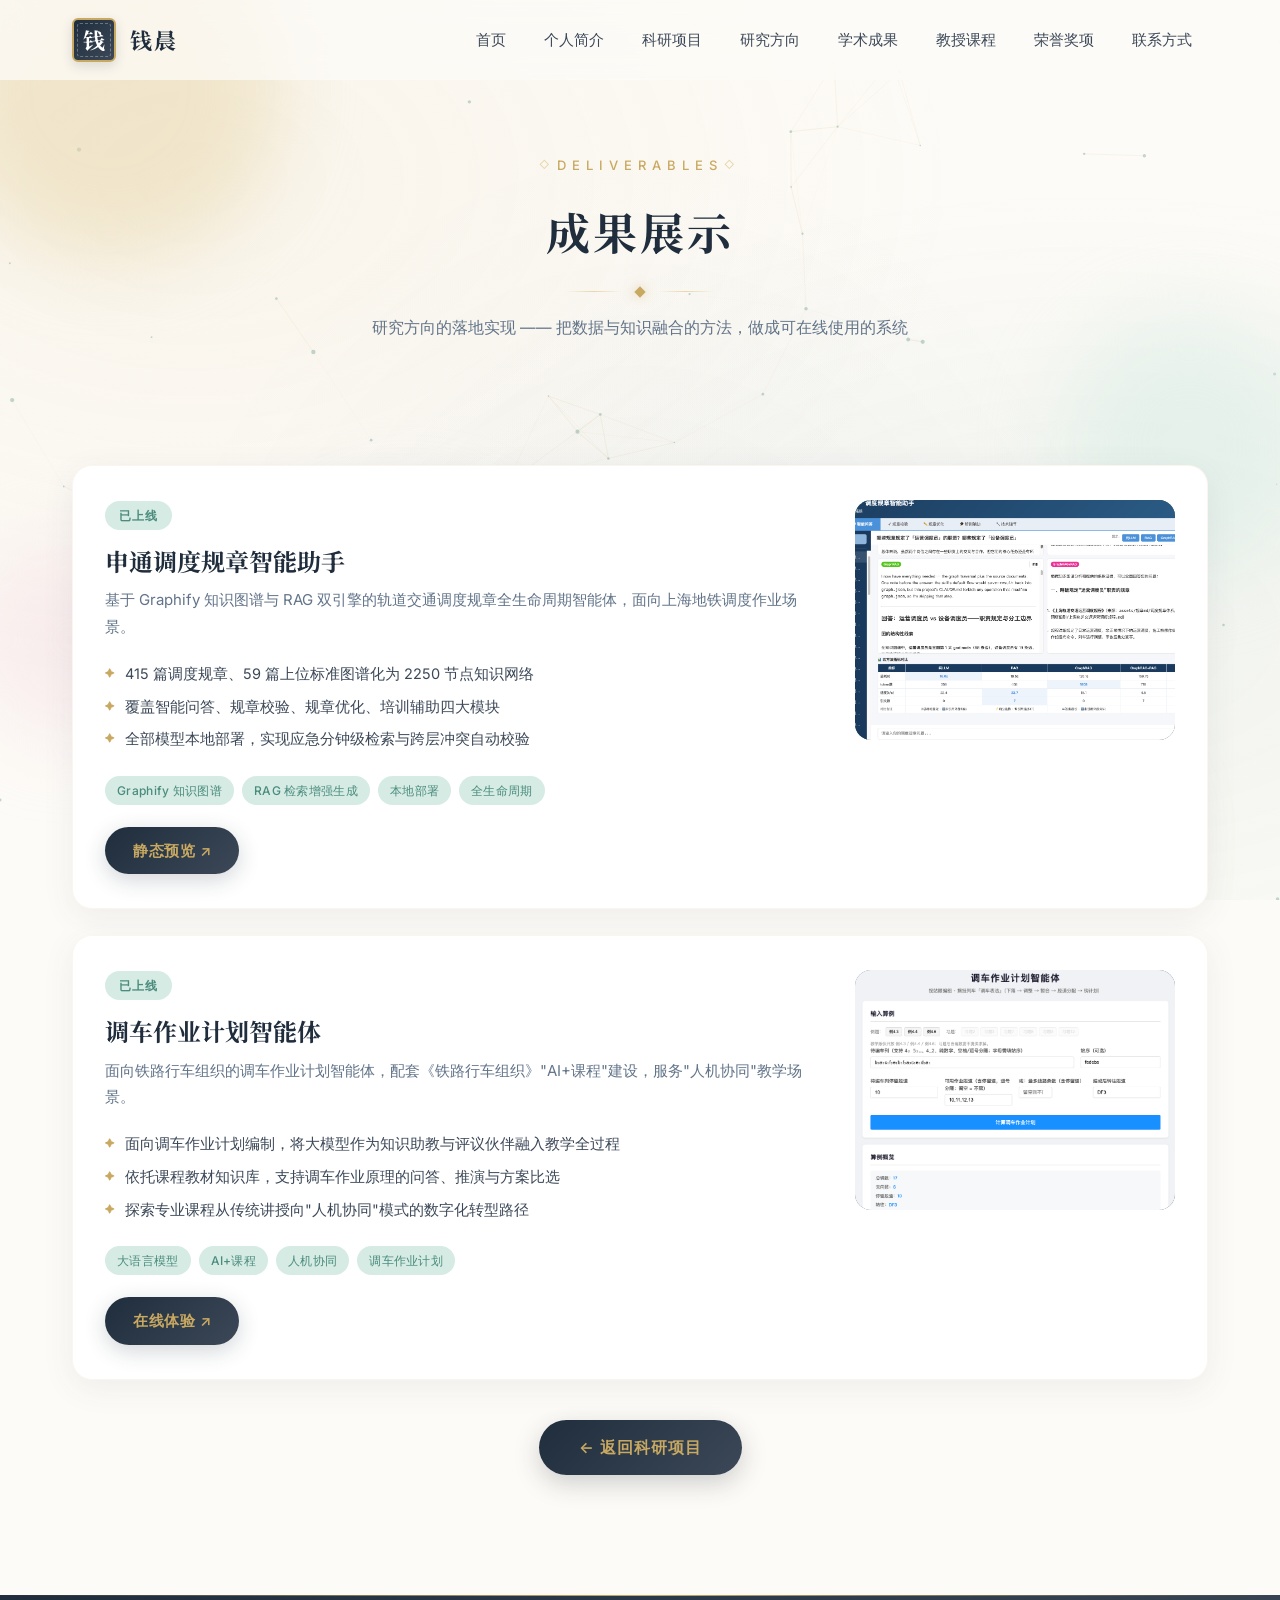
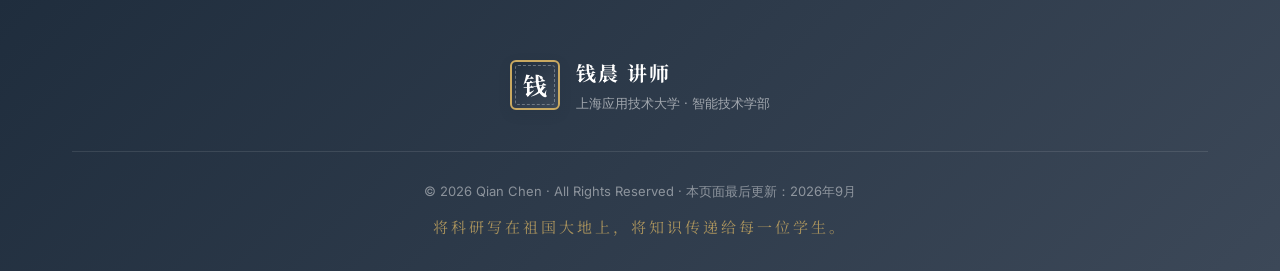
==== works.html @ 03c23dd4 "Add works page, refresh research directions and contact - Add works.html for deployed agent delivera" ====
<!doctype html>
<html lang="zh-CN">
  <head>
    <meta charset="UTF-8" />
    <meta name="viewport" content="width=device-width, initial-scale=1.0" />
    <title>成果展示 | 钱晨 讲师</title>
    <meta
      name="description"
      content="钱晨的智能体成果展示：申通调度规章智能助手、调车作业计划智能体等已上线系统。"
    />
    <link rel="stylesheet" href="styles.css" />
    <link
      href="https://fonts.googleapis.com/css2?family=Noto+Serif+SC:wght@400;500;600;700&family=Inter:wght@300;400;500;600&display=swap"
      rel="stylesheet"
    />
  </head>
  <body>
    <!-- 背景装饰 -->
    <div class="bg-canvas" id="bgCanvas"></div>
    <div class="bg-particles">
      <span class="particle p1"></span>
      <span class="particle p2"></span>
      <span class="particle p3"></span>
      <span class="particle p4"></span>
      <span class="particle p5"></span>
    </div>

    <!-- 导航（跨页链接指回首页各锚点；本页不设 active） -->
    <nav class="navbar">
      <div class="nav-container">
        <a href="index.html#home" class="brand">
          <span class="brand-seal">钱</span>
          <span class="brand-name">钱晨</span>
        </a>
        <ul class="nav-links" id="navLinks">
          <li><a href="index.html#home">首页</a></li>
          <li><a href="index.html#about">个人简介</a></li>
          <li><a href="index.html#projects">科研项目</a></li>
          <li><a href="index.html#research">研究方向</a></li>
          <li><a href="index.html#publications">学术成果</a></li>
          <li><a href="index.html#courses">教授课程</a></li>
          <li><a href="index.html#awards">荣誉奖项</a></li>
          <li><a href="index.html#contact">联系方式</a></li>
        </ul>
        <div class="nav-toggle" id="navToggle">
          <span></span><span></span><span></span>
        </div>
      </div>
    </nav>

    <!-- 页头 -->
    <section class="works-hero">
      <div class="container">
        <header class="section-header">
          <span class="section-eyebrow">Deliverables</span>
          <h1 class="section-title">成果展示</h1>
          <div class="title-accent">
            <span class="accent-line"></span>
            <span class="accent-diamond"></span>
            <span class="accent-line"></span>
          </div>
          <p class="section-subtitle">
            研究方向的落地实现 —— 把数据与知识融合的方法，做成可在线使用的系统
          </p>
        </header>
      </div>
    </section>

    <!-- 成果列表 -->
    <main class="section works-list">
      <div class="container">
        <!-- 成果 1 -->
        <article id="dispatch" class="work-card hover-card">
          <div class="work-body">
            <span class="work-status work-status-live">已上线</span>
            <h3 class="work-title">申通调度规章智能助手</h3>
            <p class="work-sub">
              基于 Graphify 知识图谱与 RAG 双引擎的轨道交通调度规章全生命周期智能体，面向上海地铁调度作业场景。
            </p>
            <ul class="work-features">
              <li>415 篇调度规章、59 篇上位标准图谱化为 2250 节点知识网络</li>
              <li>覆盖智能问答、规章校验、规章优化、培训辅助四大模块</li>
              <li>全部模型本地部署，实现应急分钟级检索与跨层冲突自动校验</li>
            </ul>
            <div class="work-tags">
              <span>Graphify 知识图谱</span><span>RAG 检索增强生成</span>
              <span>本地部署</span><span>全生命周期</span>
            </div>
            <div class="work-actions">
              <a
                class="work-cta"
                href="https://dickwxyz.github.io/Dispatch-Assistant-Preview/"
                target="_blank"
                rel="noopener"
                >静态预览 ↗</a
              >
            </div>
          </div>
          <div class="work-cover work-cover-jade">
            <!-- <span class="work-cover-fallback">🗂️</span> -->
            <!-- 有截图后：取消下一行注释，并把 pic/works/dispatch.jpg 换成实际文件 -->
            <img src="pic/works/调度规章智能助手.png" alt="申通调度规章智能助手界面" />
          </div>
        </article>

        <!-- 成果 2 -->
        <article id="shunting" class="work-card hover-card">
          <div class="work-body">
            <span class="work-status work-status-live">已上线</span>
            <h3 class="work-title">调车作业计划智能体</h3>
            <p class="work-sub">
              面向铁路行车组织的调车作业计划智能体，配套《铁路行车组织》"AI+课程"建设，服务"人机协同"教学场景。
            </p>
            <ul class="work-features">
              <li>面向调车作业计划编制，将大模型作为知识助教与评议伙伴融入教学全过程</li>
              <li>依托课程教材知识库，支持调车作业原理的问答、推演与方案比选</li>
              <li>探索专业课程从传统讲授向"人机协同"模式的数字化转型路径</li>
            </ul>
            <div class="work-tags">
              <span>大语言模型</span><span>AI+课程</span>
              <span>人机协同</span><span>调车作业计划</span>
            </div>
            <div class="work-actions">
              <a
                class="work-cta"
                href="https://app-3rv9.pocketbay.app/"
                target="_blank"
                rel="noopener"
                >在线体验 ↗</a
              >
            </div>
          </div>
          <div class="work-cover work-cover-azure">
            <!-- <span class="work-cover-fallback">🚃</span> -->
            <!-- 有截图后：取消下一行注释，并把 pic/works/shunting.jpg 换成实际文件 -->
            <img src="pic/works/调车作业计划智能体.png" alt="调车作业计划智能体界面" />
          </div>
        </article>

        <div class="works-back">
          <a class="works-more" href="index.html#projects">← 返回科研项目</a>
        </div>
      </div>
    </main>

    <!-- 页脚 -->
    <footer class="footer">
      <div class="container">
        <div class="footer-content">
          <div class="footer-brand">
            <div class="brand-seal">钱</div>
            <div>
              <p class="footer-name">钱晨 讲师</p>
              <p class="footer-sub">上海应用技术大学 · 智能技术学部</p>
            </div>
          </div>
        </div>
        <div class="footer-bottom">
          <p>
            © 2026 Qian Chen · All Rights Reserved · 本页面最后更新：2026年9月
          </p>
          <p class="footer-motif">
            将科研写在祖国大地上，将知识传递给每一位学生。
          </p>
        </div>
      </div>
    </footer>

    <!-- 返回顶部 -->
    <button class="back-top" id="backTop" aria-label="回到顶部">
      <span class="bt-arrow">↑</span>
    </button>

    <script src="script.js"></script>
  </body>
</html>
---- styles.css ----
/* ============ 全局变量与基础 ============ */
:root {
  --ink: #1f2d3d;
  --ink-soft: #3c4858;
  --ink-light: #627489;
  --cream: #fdfbf7;
  --cream-deep: #f7f3eb;
  --paper: #fffdf7;
  --gold: #c9a961;
  --gold-soft: #e8d6a9;
  --jade: #4a8c7c;
  --jade-light: #8fc1b4;
  --jade-soft: #d6ebe4;
  --azure: #4b6ea8;
  --azure-light: #8da8d0;
  --azure-soft: #dce6f4;
  --rose: #b76e79;
  --rose-light: #d9a5ad;
  --rose-soft: #f4dfe3;
  --shadow-soft: 0 8px 32px rgba(63, 76, 107, 0.08);
  --shadow-hover: 0 16px 48px rgba(63, 76, 107, 0.14);
  --gradient-warm: linear-gradient(135deg, #f7f3eb 0%, #fdfbf7 45%, #faf6ee 100%);
  --gradient-ink: linear-gradient(135deg, #1f2d3d 0%, #3c4858 100%);
  --gradient-gold: linear-gradient(135deg, #c9a961 0%, #e8d6a9 100%);
  --serif: 'Noto Serif SC', 'Songti SC', 'Source Han Serif SC', Georgia, serif;
  --sans: 'Inter', -apple-system, BlinkMacSystemFont, 'PingFang SC', 'Hiragino Sans GB', 'Microsoft YaHei', sans-serif;
}

* { margin: 0; padding: 0; box-sizing: border-box; }

html { scroll-behavior: smooth; }

body {
  font-family: var(--sans);
  color: var(--ink);
  background: var(--cream);
  line-height: 1.75;
  overflow-x: hidden;
  position: relative;
}

.container {
  max-width: 1200px;
  margin: 0 auto;
  padding: 0 32px;
}

.section {
  padding: 110px 0;
  position: relative;
  overflow: hidden;
}

.section-alt {
  background: var(--cream-deep);
}

/* ============ 背景装饰 ============ */
.bg-canvas {
  position: fixed;
  inset: 0;
  z-index: -2;
  background: 
    radial-gradient(ellipse at 15% 20%, rgba(201, 169, 97, 0.08), transparent 50%),
    radial-gradient(ellipse at 85% 70%, rgba(74, 140, 124, 0.07), transparent 50%),
    radial-gradient(ellipse at 50% 100%, rgba(75, 110, 168, 0.06), transparent 60%);
}

.bg-particles {
  position: fixed;
  inset: 0;
  z-index: -1;
  pointer-events: none;
  overflow: hidden;
}

.particle {
  position: absolute;
  border-radius: 50%;
  opacity: 0.5;
  filter: blur(40px);
  animation: drift 18s ease-in-out infinite;
}

.p1 { width: 340px; height: 340px; background: var(--gold-soft); top: -80px; left: -60px; animation-delay: 0s; }
.p2 { width: 260px; height: 260px; background: var(--jade-soft); top: 35%; right: -40px; animation-delay: -4s; }
.p3 { width: 300px; height: 300px; background: var(--azure-soft); bottom: 10%; left: 20%; animation-delay: -8s; }
.p4 { width: 200px; height: 200px; background: var(--rose-soft); top: 60%; left: -30px; animation-delay: -12s; }
.p5 { width: 240px; height: 240px; background: var(--gold-soft); bottom: -60px; right: 10%; animation-delay: -6s; }

@keyframes drift {
  0%, 100% { transform: translate(0, 0) scale(1); }
  33% { transform: translate(30px, -40px) scale(1.08); }
  66% { transform: translate(-25px, 30px) scale(0.94); }
}

/* ============ 导航栏 ============ */
.navbar {
  position: fixed;
  top: 0; left: 0; right: 0;
  z-index: 1000;
  padding: 18px 0;
  transition: all 0.4s cubic-bezier(0.4, 0, 0.2, 1);
  background: rgba(253, 251, 247, 0.75);
  backdrop-filter: blur(14px);
  -webkit-backdrop-filter: blur(14px);
}

.navbar.scrolled {
  padding: 10px 0;
  box-shadow: 0 2px 20px rgba(31, 45, 61, 0.06);
  border-bottom: 1px solid rgba(201, 169, 97, 0.15);
}

.nav-container {
  max-width: 1200px;
  margin: 0 auto;
  padding: 0 32px;
  display: flex;
  justify-content: space-between;
  align-items: center;
}

.brand {
  display: flex;
  align-items: center;
  gap: 14px;
  text-decoration: none;
  color: var(--ink);
}

.brand-seal {
  width: 44px;
  height: 44px;
  display: grid;
  place-items: center;
  font-family: var(--serif);
  font-weight: 700;
  font-size: 22px;
  color: #fff;
  background: var(--gradient-ink);
  border: 2px solid var(--gold);
  border-radius: 6px;
  position: relative;
  box-shadow: 0 4px 12px rgba(31, 45, 61, 0.15);
  transition: transform 0.3s;
}

.brand-seal::before {
  content: '';
  position: absolute;
  inset: 3px;
  border: 1px dashed rgba(255, 255, 255, 0.3);
  border-radius: 3px;
}

.brand:hover .brand-seal { transform: rotate(-6deg) scale(1.05); }

.brand-name {
  font-family: var(--serif);
  font-size: 22px;
  font-weight: 700;
  letter-spacing: 2px;
}

.nav-links {
  display: flex;
  gap: 6px;
  list-style: none;
}

.nav-links a {
  display: block;
  padding: 8px 16px;
  font-size: 14.5px;
  font-weight: 500;
  color: var(--ink-soft);
  text-decoration: none;
  border-radius: 8px;
  position: relative;
  transition: all 0.3s;
}

.nav-links a::after {
  content: '';
  position: absolute;
  left: 50%;
  bottom: 2px;
  width: 0;
  height: 2px;
  background: var(--gradient-gold);
  transition: all 0.3s;
  transform: translateX(-50%);
  border-radius: 2px;
}

.nav-links a:hover { color: var(--ink); }
.nav-links a:hover::after { width: 60%; }
.nav-links a.active {
  color: var(--ink);
  background: rgba(201, 169, 97, 0.1);
}
.nav-links a.active::after { width: 60%; }

.nav-toggle {
  display: none;
  flex-direction: column;
  gap: 5px;
  cursor: pointer;
  padding: 8px;
}
.nav-toggle span {
  width: 24px; height: 2px;
  background: var(--ink);
  border-radius: 2px;
  transition: all 0.3s;
}

/* ============ 英雄区 ============ */
.hero {
  min-height: 100vh;
  padding: 140px 0 80px;
  display: flex;
  align-items: center;
  position: relative;
}

.hero-wave {
  position: absolute;
  top: 0; left: 0; right: 0; bottom: 0;
  background: var(--gradient-warm);
  z-index: -1;
}

.hero-wave::after {
  content: '';
  position: absolute;
  bottom: 0; left: 0; right: 0;
  height: 180px;
  background: url("data:image/svg+xml,%3Csvg xmlns='http://www.w3.org/2000/svg' viewBox='0 0 1440 320' preserveAspectRatio='none'%3E%3Cpath fill='%23f7f3eb' fill-opacity='1' d='M0,160L48,170.7C96,181,192,203,288,186.7C384,171,480,117,576,112C672,107,768,149,864,170.7C960,192,1056,192,1152,176C1248,160,1344,128,1392,112L1440,96L1440,320L1392,320C1344,320,1248,320,1152,320C1056,320,960,320,864,320C768,320,672,320,576,320C480,320,384,320,288,320C192,320,96,320,48,320L0,320Z'/%3E%3C/svg%3E");
  background-size: cover;
  background-position: bottom;
}

.hero-content {
  max-width: 1200px;
  margin: 0 auto;
  padding: 0 32px;
  display: grid;
  grid-template-columns: 380px 1fr;
  gap: 80px;
  align-items: center;
}

.hero-portrait {
  position: relative;
  justify-self: center;
}

.portrait-frame {
  position: relative;
  width: 340px;
  height: 420px;
  padding: 14px;
  background: #fff;
  border-radius: 4px;
  box-shadow: var(--shadow-hover);
  transform: rotate(-2deg);
  transition: transform 0.5s cubic-bezier(0.4, 0, 0.2, 1);
}

.portrait-frame:hover { transform: rotate(0deg) scale(1.02); }

.portrait-frame::before {
  content: '';
  position: absolute;
  inset: 8px;
  border: 1px solid var(--gold-soft);
  border-radius: 2px;
  pointer-events: none;
}

.frame-corner {
  position: absolute;
  width: 28px;
  height: 28px;
  border: 2px solid var(--gold);
}
.frame-corner.tl { top: 6px; left: 6px; border-right: none; border-bottom: none; }
.frame-corner.tr { top: 6px; right: 6px; border-left: none; border-bottom: none; }
.frame-corner.bl { bottom: 6px; left: 6px; border-right: none; border-top: none; }
.frame-corner.br { bottom: 6px; right: 6px; border-left: none; border-top: none; }

.portrait-img {
  width: 100%;
  height: 100%;
  object-fit: cover;
  border-radius: 2px;
  display: block;
}

.portrait-deco {
  position: absolute;
  inset: -40px;
  pointer-events: none;
}
.deco-leaf {
  position: absolute;
  font-size: 32px;
  opacity: 0.7;
  animation: float-deco 6s ease-in-out infinite;
}
.l1 { top: -10px; left: -30px; animation-delay: 0s; transform: rotate(-15deg); }
.l2 { top: 10%; right: -40px; animation-delay: -1.5s; font-size: 36px; transform: rotate(10deg); }
.l3 { bottom: 15%; left: -35px; animation-delay: -3s; font-size: 26px; }
.l4 { bottom: -20px; right: -20px; animation-delay: -4.5s; transform: rotate(20deg); }

@keyframes float-deco {
  0%, 100% { transform: translateY(0) rotate(var(--r, 0deg)); }
  50% { transform: translateY(-10px) rotate(calc(var(--r, 0deg) + 5deg)); }
}

.hero-greet {
  margin-bottom: 20px;
  font-family: var(--serif);
  font-size: 22px;
  font-weight: 500;
}

.ink-underline {
  position: relative;
  display: inline-block;
  padding: 0 8px;
  letter-spacing: 4px;
  color: var(--ink);
}

.ink-underline::after {
  content: '';
  position: absolute;
  left: 0; bottom: -4px;
  width: 100%;
  height: 10px;
  background: url("data:image/svg+xml,%3Csvg xmlns='http://www.w3.org/2000/svg' viewBox='0 0 200 10' preserveAspectRatio='none'%3E%3Cpath d='M0 5 Q 50 0 100 5 T 200 5' stroke='%23c9a961' stroke-width='3' fill='none' stroke-linecap='round'/%3E%3C/svg%3E");
  background-size: 100% 100%;
  opacity: 0.6;
}

.hero-name {
  font-family: var(--serif);
  font-size: clamp(56px, 8vw, 92px);
  font-weight: 700;
  letter-spacing: 14px;
  line-height: 1.1;
  margin-bottom: 28px;
  color: var(--ink);
}

.hero-name .char {
  display: inline-block;
  animation: name-rise 1s cubic-bezier(0.34, 1.56, 0.64, 1) both;
  background: linear-gradient(180deg, var(--ink) 0%, var(--ink-soft) 60%, var(--gold) 140%);
  -webkit-background-clip: text;
  background-clip: text;
  -webkit-text-fill-color: transparent;
}
.hero-name .char:nth-child(1) { animation-delay: 0.15s; }
.hero-name .char:nth-child(2) { animation-delay: 0.30s; }
.hero-name .char:nth-child(3) { animation-delay: 0.45s; }

@keyframes name-rise {
  from { opacity: 0; transform: translateY(40px) rotate(-8deg); filter: blur(6px); }
  to { opacity: 1; transform: translateY(0) rotate(0); filter: blur(0); }
}

.hero-titles {
  display: grid;
  grid-template-columns: repeat(2, max-content);
  gap: 12px;
  margin-bottom: 32px;
}

.title-pill {
  display: inline-flex;
  align-items: center;
  justify-content: center;
  padding: 10px 22px;
  border-radius: 12px;
  font-size: 14.5px;
  font-weight: 600;
  letter-spacing: 0.5px;
  animation: pill-in 0.8s ease both;
}
.pill-primary { animation-delay: 0.6s; background: rgba(31, 45, 61, 0.1); color: var(--ink); border: 1px solid rgba(31, 45, 61, 0.14); box-shadow: 0 2px 8px rgba(31, 45, 61, 0.08); }
.pill-gold { animation-delay: 0.65s; background: var(--gold-soft); color: #6e5930; border: 1px solid rgba(201, 169, 97, 0.4); box-shadow: 0 2px 8px rgba(201, 169, 97, 0.18); }
.pill-secondary { animation-delay: 0.7s; background: var(--jade-soft); color: var(--jade); border: 1px solid rgba(74, 140, 124, 0.35); box-shadow: 0 2px 8px rgba(74, 140, 124, 0.15); }
.pill-accent { animation-delay: 0.8s; background: var(--azure-soft); color: var(--azure); border: 1px solid rgba(75, 110, 168, 0.35); box-shadow: 0 2px 8px rgba(75, 110, 168, 0.15); }

@keyframes pill-in {
  from { opacity: 0; transform: translateY(14px) scale(0.94); }
  to { opacity: 1; transform: translateY(0) scale(1); }
}

.hero-quote {
  font-family: var(--serif);
  font-size: 17px;
  color: var(--ink-soft);
  font-style: italic;
  padding-left: 20px;
  border-left: 3px solid var(--gold);
  margin-bottom: 36px;
  max-width: 540px;
  animation: fade-up 1s 0.9s ease both;
}
.hero-quote cite {
  display: block;
  margin-top: 8px;
  font-size: 14px;
  color: var(--ink-light);
  font-style: normal;
  letter-spacing: 1px;
}

.hero-quick-info {
  display: flex;
  flex-wrap: wrap;
  gap: 12px;
  animation: fade-up 1s 1s ease both;
}

.info-chip {
  display: inline-flex;
  align-items: center;
  gap: 8px;
  padding: 10px 16px;
  background: rgba(255, 255, 255, 0.7);
  border: 1px solid rgba(201, 169, 97, 0.25);
  border-radius: 12px;
  font-size: 14px;
  color: var(--ink-soft);
  transition: all 0.3s;
}
.info-chip:hover {
  background: #fff;
  transform: translateY(-2px);
  box-shadow: var(--shadow-soft);
  border-color: var(--gold-soft);
}
.chip-icon { font-size: 16px; }

@keyframes fade-up {
  from { opacity: 0; transform: translateY(20px); }
  to { opacity: 1; transform: translateY(0); }
}

.scroll-hint {
  position: absolute;
  bottom: 40px; left: 50%;
  transform: translateX(-50%);
  display: flex;
  flex-direction: column;
  align-items: center;
  gap: 10px;
  text-decoration: none;
  color: var(--ink-light);
  font-size: 13px;
  letter-spacing: 2px;
}
.scroll-line {
  width: 1px;
  height: 50px;
  background: linear-gradient(180deg, var(--gold), transparent);
  position: relative;
  overflow: hidden;
}
.scroll-line::after {
  content: '';
  position: absolute;
  top: -50%; left: 0;
  width: 100%; height: 50%;
  background: var(--ink);
  animation: scroll-drop 2s ease-in-out infinite;
}
@keyframes scroll-drop {
  0% { top: -50%; }
  100% { top: 100%; }
}

/* ============ Section Header ============ */
.section-header {
  text-align: center;
  margin-bottom: 70px;
}
.section-eyebrow {
  display: inline-block;
  font-size: 13px;
  letter-spacing: 6px;
  text-transform: uppercase;
  color: var(--gold);
  font-weight: 500;
  margin-bottom: 16px;
  position: relative;
  padding: 0 18px;
}
.section-eyebrow::before,
.section-eyebrow::after {
  content: '◇';
  position: absolute;
  top: 50%;
  transform: translateY(-50%);
  color: var(--gold-soft);
  font-size: 10px;
}
.section-eyebrow::before { left: 0; }
.section-eyebrow::after { right: 0; }

.section-title {
  font-family: var(--serif);
  font-size: clamp(32px, 5vw, 44px);
  font-weight: 700;
  letter-spacing: 3px;
  color: var(--ink);
  margin-bottom: 18px;
}

.title-accent {
  display: flex;
  align-items: center;
  justify-content: center;
  gap: 14px;
  margin-top: 10px;
}
.accent-line {
  width: 56px;
  height: 1px;
  background: linear-gradient(90deg, transparent, var(--gold-soft), transparent);
}
.accent-diamond {
  width: 8px; height: 8px;
  background: var(--gold);
  transform: rotate(45deg);
  box-shadow: 0 0 12px rgba(201, 169, 97, 0.5);
}

.section-subtitle {
  margin-top: 18px;
  font-size: 15.5px;
  color: var(--ink-light);
  max-width: 600px;
  margin-left: auto;
  margin-right: auto;
}

.link-underline {
  color: var(--jade);
  text-decoration: none;
  border-bottom: 1px dashed var(--jade-light);
  transition: all 0.3s;
}
.link-underline:hover {
  color: var(--ink);
  border-bottom-color: var(--gold);
}

/* ============ 关于我 ============ */
.about-grid {
  display: grid;
  grid-template-columns: 1.4fr 1fr;
  gap: 60px;
  align-items: start;
}

.about-biography p {
  font-size: 16px;
  color: var(--ink-soft);
  margin-bottom: 22px;
  text-indent: 2em;
  text-align: justify;
}

.about-biography strong {
  color: var(--ink);
  font-weight: 600;
}
.about-biography em {
  font-family: 'Georgia', serif;
  font-style: italic;
  color: var(--azure);
  letter-spacing: 0.5px;
}

.hl-highlight {
  background: linear-gradient(180deg, transparent 65%, rgba(201, 169, 97, 0.25) 65%);
  padding: 0 4px;
  border-radius: 2px;
  color: var(--ink);
  font-weight: 600;
}

.about-stats {
  display: grid;
  grid-template-columns: 1fr 1fr;
  gap: 16px;
}

.stat-card {
  background: #fff;
  border-radius: 18px;
  padding: 22px 18px;
  display: flex;
  align-items: center;
  gap: 14px;
  box-shadow: var(--shadow-soft);
  border: 1px solid rgba(201, 169, 97, 0.1);
  transition: all 0.4s cubic-bezier(0.34, 1.56, 0.64, 1);
  position: relative;
  overflow: hidden;
}

.stat-card::before {
  content: '';
  position: absolute;
  top: 0; left: 0;
  width: 4px; height: 100%;
  border-radius: 0 4px 4px 0;
  transition: width 0.3s;
}
.stat-1::before { background: var(--gold); }
.stat-2::before { background: var(--jade); }
.stat-3::before { background: var(--azure); }
.stat-4::before { background: var(--rose); }
.stat-5::before { background: var(--gold); }
.stat-6::before { background: var(--jade); }

.stat-card:hover {
  transform: translateY(-4px);
  box-shadow: var(--shadow-hover);
}
.stat-card:hover::before { width: 6px; }

.stat-icon {
  font-size: 30px;
  width: 54px;
  height: 54px;
  display: grid;
  place-items: center;
  border-radius: 14px;
  background: var(--cream-deep);
  flex-shrink: 0;
}

.stat-body {
  display: flex;
  flex-wrap: wrap;
  align-items: baseline;
}
.stat-num {
  font-family: var(--serif);
  font-size: 30px;
  font-weight: 700;
  line-height: 1.1;
  color: var(--ink);
  white-space: nowrap;
}
.stat-suffix {
  font-size: 16px;
  color: var(--gold);
  font-weight: 600;
  margin-left: 2px;
  white-space: nowrap;
}
.stat-label {
  flex-basis: 100%;
  font-size: 13px;
  color: var(--ink-light);
  margin-top: 4px;
  letter-spacing: 0.5px;
}

/* ============ 教育经历 时间轴 ============ */
.timeline {
  position: relative;
  max-width: 1060px;
  margin: 0 auto;
  padding: 20px 0;
}

.timeline-line {
  position: absolute;
  top: 0; bottom: 0;
  left: 50%;
  transform: translateX(-50%);
  width: 2px;
  background: linear-gradient(180deg, transparent, var(--gold-soft) 10%, var(--gold) 50%, var(--gold-soft) 90%, transparent);
}

.timeline-item {
  position: relative;
  width: 50%;
  padding: 20px 28px;
  margin-bottom: 30px;
}
.timeline-item.left { left: 0; text-align: right; }
.timeline-item.right { left: 50%; text-align: left; }

.timeline-dot {
  position: absolute;
  top: 32px;
  width: 18px;
  height: 18px;
  background: #fff;
  border: 3px solid var(--gold);
  border-radius: 50%;
  box-shadow: 0 0 0 4px rgba(201, 169, 97, 0.15);
  z-index: 2;
}
.timeline-item.left .timeline-dot { right: -9px; }
.timeline-item.right .timeline-dot { left: -9px; }

.timeline-card {
  background: #fff;
  padding: 24px 28px;
  border-radius: 16px;
  box-shadow: var(--shadow-soft);
  border: 1px solid rgba(201, 169, 97, 0.12);
  transition: all 0.4s;
  position: relative;
  display: flex;
  flex-direction: column;
  min-height: 252px;
}
.timeline-card:hover {
  transform: translateY(-3px);
  box-shadow: var(--shadow-hover);
}
.timeline-item.left .timeline-card::after {
  content: '';
  position: absolute;
  top: 32px; right: -8px;
  width: 16px; height: 16px;
  background: #fff;
  transform: rotate(45deg);
  border-top: 1px solid rgba(201, 169, 97, 0.12);
  border-right: 1px solid rgba(201, 169, 97, 0.12);
}
.timeline-item.right .timeline-card::after {
  content: '';
  position: absolute;
  top: 32px; left: -8px;
  width: 16px; height: 16px;
  background: #fff;
  transform: rotate(45deg);
  border-bottom: 1px solid rgba(201, 169, 97, 0.12);
  border-left: 1px solid rgba(201, 169, 97, 0.12);
}

.timeline-date {
  display: inline-block;
  font-size: 13px;
  color: var(--gold);
  font-weight: 600;
  letter-spacing: 1px;
  margin-bottom: 10px;
  padding: 3px 12px;
  background: rgba(201, 169, 97, 0.1);
  border-radius: 100px;
}

.timeline-title {
  font-family: var(--serif);
  font-size: 20px;
  font-weight: 700;
  color: var(--ink);
  margin-bottom: 6px;
}
.timeline-title a {
  color: inherit;
  text-decoration: none;
  border-bottom: 1px dashed transparent;
  transition: all 0.3s;
}
.timeline-title a:hover {
  color: var(--jade);
  border-bottom-color: var(--jade-light);
}

.timeline-school {
  font-size: 15px;
  color: var(--jade);
  font-weight: 500;
  margin-bottom: 12px;
}

.timeline-detail {
  list-style: none;
  padding: 0;
  margin-top: auto;
}
.timeline-detail li {
  font-size: 14px;
  color: var(--ink-soft);
  padding: 4px 0;
  position: relative;
  padding-left: 18px;
  white-space: nowrap;
}
.timeline-item.left .timeline-detail li {
  padding-left: 0;
  padding-right: 18px;
}
.timeline-detail li::before {
  content: '✦';
  position: absolute;
  top: 6px;
  left: 0;
  color: var(--gold);
  font-size: 10px;
}
.timeline-item.left .timeline-detail li::before { left: auto; right: 0; }

/* ============ 研究领域 ============ */
.research-grid {
  display: grid;
  grid-template-columns: repeat(auto-fit, minmax(310px, 1fr));
  gap: 26px;
}

.research-card {
  background: #fff;
  padding: 34px 28px;
  border-radius: 20px;
  border: 1px solid rgba(201, 169, 97, 0.1);
  position: relative;
  overflow: hidden;
  display: flex;
  flex-direction: column;
  transition: all 0.5s cubic-bezier(0.34, 1.56, 0.64, 1);
  animation: stagger-in 0.7s ease both;
  animation-delay: calc(var(--i, 1) * 0.08s);
}

@keyframes stagger-in {
  from { opacity: 0; transform: translateY(30px) scale(0.96); }
  to { opacity: 1; transform: translateY(0) scale(1); }
}

.research-card::after {
  content: '';
  position: absolute;
  top: -50%; right: -50%;
  width: 200px; height: 200px;
  background: radial-gradient(circle, var(--jade-soft), transparent 70%);
  opacity: 0;
  transition: all 0.5s;
  pointer-events: none;
}
.research-card:hover {
  transform: translateY(-8px);
  box-shadow: var(--shadow-hover);
  border-color: var(--gold-soft);
}
.research-card:hover::after { opacity: 1; top: -30%; right: -30%; }

.rc-icon {
  font-size: 42px;
  margin-bottom: 18px;
  display: inline-block;
  transition: transform 0.4s cubic-bezier(0.34, 1.56, 0.64, 1);
}
.research-card:hover .rc-icon { transform: scale(1.15) rotate(-8deg); }

.rc-title {
  font-family: var(--serif);
  font-size: 22px;
  font-weight: 700;
  margin-bottom: 12px;
  color: var(--ink);
}
.rc-desc {
  font-size: 14.5px;
  color: var(--ink-soft);
  margin-bottom: 18px;
  line-height: 1.7;
}
.rc-tags {
  display: flex;
  flex-wrap: wrap;
  gap: 8px;
  margin-top: auto;
}
.rc-tags span {
  padding: 4px 12px;
  font-size: 12px;
  color: var(--jade);
  background: var(--jade-soft);
  border-radius: 100px;
  font-weight: 500;
  letter-spacing: 0.3px;
}

/* ============ 论文 ============ */
.paper-list {
  display: flex;
  flex-direction: column;
  gap: 18px;
  max-width: 1000px;
  margin: 0 auto;
}

.paper-item {
  display: grid;
  grid-template-columns: 90px 1fr;
  gap: 28px;
  background: #fff;
  padding: 28px 32px;
  border-radius: 18px;
  border-left: 4px solid transparent;
  box-shadow: var(--shadow-soft);
  transition: all 0.4s;
  align-items: start;
}
.paper-item:hover {
  transform: translateX(4px);
  box-shadow: var(--shadow-hover);
  border-left-color: var(--gold);
}

.paper-year {
  font-family: var(--serif);
  font-size: 32px;
  font-weight: 700;
  color: var(--gold);
  line-height: 1;
  padding-top: 6px;
  letter-spacing: -1px;
}

.paper-venue {
  display: inline-block;
  font-size: 12px;
  font-weight: 700;
  padding: 4px 10px;
  border-radius: 6px;
  margin-bottom: 12px;
  letter-spacing: 0.5px;
}
.venue-a { background: rgba(183, 110, 121, 0.12); color: var(--rose); }
.venue-b { background: rgba(75, 110, 168, 0.12); color: var(--azure); }
.venue-journal { background: rgba(74, 140, 124, 0.12); color: var(--jade); }

.paper-title {
  font-size: 18px;
  font-weight: 600;
  color: var(--ink);
  margin-bottom: 10px;
  line-height: 1.5;
  transition: color 0.3s;
}
.paper-item:hover .paper-title { color: var(--gold); }

.paper-authors {
  font-size: 14px;
  color: var(--ink-light);
  margin-bottom: 12px;
}
.paper-authors strong {
  color: var(--ink-soft);
  font-weight: 600;
  position: relative;
}

.paper-tags {
  display: flex;
  flex-wrap: wrap;
  gap: 8px;
}
.tag-pill {
  display: inline-block;
  padding: 3px 12px;
  font-size: 12px;
  background: rgba(201, 169, 97, 0.14);
  color: #8a7040;
  border-radius: 100px;
  font-weight: 500;
}
.tag-pill.tag-alt {
  background: rgba(31, 45, 61, 0.06);
  color: var(--ink-soft);
}
.tag-pill.tag-spot {
  background: rgba(201, 169, 97, 0.2);
  color: #6e5930;
}
.tag-pill.tag-hot {
  background: linear-gradient(135deg, rgba(183, 110, 121, 0.15), rgba(201, 169, 97, 0.15));
  color: var(--rose);
  font-weight: 600;
}
.tag-pill.tag-source {
  background: rgba(201, 169, 97, 0.16);
  color: #8a7040;
}
.tag-pill.tag-date {
  background: rgba(31, 45, 61, 0.08);
  color: var(--ink-soft);
}

/* ============ 教授课程 ============ */
.courses-grid {
  display: grid;
  grid-template-columns: repeat(auto-fit, minmax(320px, 1fr));
  gap: 26px;
}

.course-card {
  background: #fff;
  padding: 30px 28px;
  border-radius: 20px;
  box-shadow: var(--shadow-soft);
  position: relative;
  transition: all 0.45s cubic-bezier(0.34, 1.56, 0.64, 1);
  overflow: hidden;
}
.course-card::before {
  content: '';
  position: absolute;
  top: 0; left: 0; right: 0;
  height: 5px;
}
.course-undergrad::before { background: linear-gradient(90deg, var(--jade), var(--jade-light)); }
.course-grad::before { background: linear-gradient(90deg, var(--azure), var(--azure-light)); }
.course-seminar::before { background: linear-gradient(90deg, var(--rose), var(--rose-light)); }

.course-card:hover {
  transform: translateY(-8px) rotate(-0.3deg);
  box-shadow: var(--shadow-hover);
}

.course-level {
  display: inline-block;
  padding: 4px 14px;
  font-size: 12px;
  font-weight: 600;
  border-radius: 100px;
  margin-bottom: 18px;
  letter-spacing: 1px;
}
.level-ug { background: var(--jade-soft); color: var(--jade); }
.level-g { background: var(--azure-soft); color: var(--azure); }
.level-s { background: var(--rose-soft); color: var(--rose); }
.course-undergrad .course-level { background: var(--jade-soft); color: var(--jade); }

.course-name {
  font-family: var(--serif);
  font-size: 21px;
  font-weight: 700;
  color: var(--ink);
  margin-bottom: 16px;
  line-height: 1.4;
}

.course-meta {
  display: flex;
  flex-wrap: wrap;
  gap: 8px;
  margin-bottom: 18px;
}
.meta-item {
  font-size: 12.5px;
  padding: 4px 10px;
  background: var(--cream-deep);
  color: var(--ink-soft);
  border-radius: 8px;
}

.course-desc {
  font-size: 14.5px;
  color: var(--ink-light);
  line-height: 1.75;
  margin-bottom: 20px;
}

.course-rating {
  display: flex;
  align-items: center;
  gap: 10px;
  padding-top: 18px;
  border-top: 1px dashed var(--gold-soft);
}
.rating-stars {
  color: var(--gold);
  font-size: 15px;
  letter-spacing: 2px;
}
.rating-score {
  font-size: 13px;
  color: var(--ink-light);
  font-weight: 500;
}

.courses-subtitle {
  font-family: var(--serif);
  font-size: 22px;
  font-weight: 700;
  color: var(--ink-light);
  text-align: center;
  letter-spacing: 2px;
  margin: 60px 0 26px;
}
.courses-subtitle::after {
  content: '';
  display: block;
  width: 60px;
  height: 3px;
  background: linear-gradient(90deg, transparent, var(--gold-soft), transparent);
  margin: 12px auto 0;
}
.courses-subtitle-first {
  margin-top: 0;
}
.course-single {
  grid-column: 1 / -1;
  justify-self: center;
  width: min(340px, 100%);
}
.course-card.course-past {
  background: #f1efe8;
  border: 1px solid rgba(31, 45, 61, 0.08);
  box-shadow: none;
}
.course-card.course-past::before {
  background: linear-gradient(90deg, #bfc2c4, #d4d7da);
}
.course-card.course-past .course-level {
  background: #e3e0d9;
  color: #8b877e;
}
.course-card.course-past .course-name {
  color: var(--ink-soft);
}
.course-card.course-past .course-desc {
  color: var(--ink-light);
}
.course-card.course-past .meta-item {
  background: #e9e6df;
  color: #8b877e;
}

/* ============ 荣誉奖项 ============ */
.awards-grid {
  display: grid;
  grid-template-columns: repeat(auto-fit, minmax(290px, 1fr));
  gap: 18px;
  max-width: 1050px;
  margin: 0 auto;
}

.award-item {
  display: grid;
  grid-template-columns: 70px 1fr;
  gap: 16px;
  background: #fff;
  padding: 22px 22px;
  border-radius: 16px;
  box-shadow: var(--shadow-soft);
  transition: all 0.4s;
  align-items: start;
}
.award-item:hover {
  transform: translateY(-4px) rotate(-0.5deg);
  box-shadow: var(--shadow-hover);
}

.award-year {
  font-family: var(--serif);
  font-size: 26px;
  font-weight: 700;
  color: var(--gold);
  line-height: 1;
  padding-top: 8px;
  text-align: center;
  border-right: 2px dashed var(--gold-soft);
  padding-right: 14px;
}

.award-content {
  padding-left: 4px;
}
.award-icon {
  font-size: 24px;
  margin-bottom: 6px;
  display: inline-block;
  transition: transform 0.4s cubic-bezier(0.34, 1.56, 0.64, 1);
}
.award-item:hover .award-icon { transform: scale(1.2) rotate(15deg); }

.award-content h4 {
  font-size: 16px;
  font-weight: 600;
  color: var(--ink);
  margin-bottom: 4px;
  line-height: 1.5;
}
.award-content p {
  font-size: 13.5px;
  color: var(--ink-light);
}

/* ============ AI 团队 ============ */
.team-grid {
  display: grid;
  grid-template-columns: repeat(3, 1fr);
  gap: 22px;
  max-width: 1000px;
  margin: 0 auto;
}
.team-card {
  background: #fff;
  border-radius: 18px;
  padding: 28px 18px 24px;
  text-align: center;
  border: 1px solid rgba(201, 169, 97, 0.1);
  box-shadow: var(--shadow-soft);
  transition: all 0.4s cubic-bezier(0.34, 1.56, 0.64, 1);
  position: relative;
}
.team-card:hover {
  transform: translateY(-6px);
  box-shadow: var(--shadow-hover);
  border-color: var(--gold-soft);
}
.team-avatar {
  width: 64px;
  height: 64px;
  margin: 0 auto 16px;
  border-radius: 50%;
  display: grid;
  place-items: center;
  font-family: var(--serif);
  font-size: 26px;
  font-weight: 700;
  color: #fff;
  background: var(--tc, #4a8c7c);
  box-shadow: 0 6px 16px rgba(63, 76, 107, 0.16);
  transition: transform 0.4s cubic-bezier(0.34, 1.56, 0.64, 1);
}
.team-card:hover .team-avatar {
  transform: scale(1.08) rotate(-6deg);
}
.team-name {
  font-family: var(--serif);
  font-size: 19px;
  font-weight: 700;
  color: var(--ink);
  margin-bottom: 8px;
}
.team-role {
  display: inline-block;
  padding: 4px 14px;
  font-size: 12.5px;
  border-radius: 100px;
  background: var(--cream-deep);
  color: var(--ink-soft);
  font-weight: 500;
  letter-spacing: 1px;
}
.team-card-me {
  border: 2px solid var(--gold);
  background: linear-gradient(180deg, rgba(201, 169, 97, 0.08), #fff 45%);
}
.team-card-me .team-avatar {
  background: var(--gradient-gold);
  color: #4a3d1e;
}
.me-badge {
  position: absolute;
  top: 12px;
  right: 12px;
  font-size: 11px;
  font-weight: 600;
  padding: 2px 10px;
  border-radius: 100px;
  background: var(--gold);
  color: #4a3d1e;
  letter-spacing: 1px;
}

/* ============ 联系方式 ============ */
.contact-wrapper {
  display: grid;
  grid-template-columns: 1fr;
  gap: 40px;
  align-items: start;
  max-width: 1000px;
  margin: 0 auto;
}

.contact-cols {
  display: grid;
  grid-template-columns: repeat(3, 1fr);
  gap: 20px;
}

.contact-card {
  background: #fff;
  padding: 28px 24px;
  border-radius: 18px;
  text-align: center;
  box-shadow: var(--shadow-soft);
  border: 1px solid rgba(201, 169, 97, 0.1);
  transition: all 0.4s cubic-bezier(0.34, 1.56, 0.64, 1);
  position: relative;
  overflow: hidden;
}
.contact-card::after {
  content: '';
  position: absolute;
  bottom: 0; left: 50%;
  transform: translateX(-50%);
  width: 60%;
  height: 3px;
  background: var(--gradient-gold);
  border-radius: 3px 3px 0 0;
  transition: all 0.4s;
  opacity: 0;
}
.contact-card:hover {
  transform: translateY(-6px);
  box-shadow: var(--shadow-hover);
  border-color: var(--gold-soft);
}
.contact-card:hover::after { opacity: 1; width: 85%; }

.cc-icon {
  font-size: 38px;
  margin-bottom: 14px;
  display: inline-block;
  transition: transform 0.4s cubic-bezier(0.34, 1.56, 0.64, 1);
}
.contact-card:hover .cc-icon { transform: scale(1.15) translateY(-4px); }

.contact-card h4 {
  font-family: var(--serif);
  font-size: 17px;
  font-weight: 700;
  color: var(--ink);
  margin-bottom: 8px;
}
.cc-value {
  display: block;
  font-size: 14.5px;
  color: var(--jade);
  font-weight: 500;
  text-decoration: none;
  margin-bottom: 6px;
  word-break: break-all;
}
.cc-desc {
  font-size: 12.5px;
  color: var(--ink-light);
}

.recruit-box {
  background: var(--gradient-ink);
  color: #fff;
  padding: 34px 30px;
  border-radius: 22px;
  position: relative;
  overflow: hidden;
  box-shadow: var(--shadow-hover);
}
.recruit-box::before {
  content: '';
  position: absolute;
  top: -40%; right: -30%;
  width: 260px; height: 260px;
  background: radial-gradient(circle, rgba(201, 169, 97, 0.2), transparent 70%);
}
.recruit-box::after {
  content: '';
  position: absolute;
  bottom: -30%; left: -20%;
  width: 200px; height: 200px;
  background: radial-gradient(circle, rgba(74, 140, 124, 0.15), transparent 70%);
}
.recruit-box h3 {
  font-family: var(--serif);
  font-size: 22px;
  font-weight: 700;
  margin-bottom: 20px;
  position: relative;
  letter-spacing: 1px;
}
.recruit-box h3::after {
  content: '';
  display: block;
  width: 50px; height: 3px;
  background: var(--gold);
  margin-top: 12px;
  border-radius: 3px;
}
.recruit-box ul {
  list-style: none;
  position: relative;
}
.recruit-box li {
  padding: 10px 0;
  font-size: 14.5px;
  color: rgba(255, 255, 255, 0.88);
  border-bottom: 1px dashed rgba(255, 255, 255, 0.1);
  line-height: 1.65;
}
.recruit-box li:last-child { border-bottom: none; }
.recruit-box strong {
  color: var(--gold);
  font-weight: 600;
}

/* ============ 页脚 ============ */
.footer {
  background: var(--gradient-ink);
  color: rgba(255, 255, 255, 0.8);
  padding: 60px 0 30px;
  position: relative;
  overflow: hidden;
}
.footer::before {
  content: '';
  position: absolute;
  top: 0; left: 0; right: 0;
  height: 1px;
  background: linear-gradient(90deg, transparent, var(--gold), transparent);
}

.footer-content {
  display: flex;
  justify-content: center;
  align-items: center;
  padding-bottom: 36px;
  border-bottom: 1px solid rgba(255, 255, 255, 0.1);
  flex-wrap: wrap;
  gap: 28px;
}

.footer-brand {
  display: flex;
  align-items: center;
  gap: 16px;
}
.footer-brand .brand-seal {
  width: 50px; height: 50px;
  font-size: 24px;
}
.footer-name {
  font-family: var(--serif);
  font-size: 20px;
  font-weight: 700;
  color: #fff;
  margin-bottom: 2px;
  letter-spacing: 2px;
}
.footer-sub {
  font-size: 13px;
  color: rgba(255, 255, 255, 0.55);
}

.footer-links {
  display: flex;
  flex-wrap: wrap;
  gap: 20px;
}
.footer-links a {
  color: rgba(255, 255, 255, 0.65);
  text-decoration: none;
  font-size: 14px;
  transition: all 0.3s;
  position: relative;
}
.footer-links a::after {
  content: '';
  position: absolute;
  left: 0; bottom: -3px;
  width: 0; height: 1px;
  background: var(--gold);
  transition: width 0.3s;
}
.footer-links a:hover {
  color: var(--gold);
}
.footer-links a:hover::after { width: 100%; }

.footer-bottom {
  text-align: center;
  padding-top: 28px;
}
.footer-bottom p {
  font-size: 13px;
  color: rgba(255, 255, 255, 0.45);
}
.footer-motif {
  margin-top: 12px;
  font-family: var(--serif);
  font-size: 15px !important;
  color: var(--gold) !important;
  letter-spacing: 3px;
  opacity: 0.8;
}

/* ============ 返回顶部 ============ */
.back-top {
  position: fixed;
  bottom: 36px;
  right: 36px;
  width: 48px;
  height: 48px;
  border: none;
  border-radius: 14px;
  background: var(--gradient-ink);
  color: var(--gold);
  cursor: pointer;
  display: grid;
  place-items: center;
  opacity: 0;
  visibility: hidden;
  transform: translateY(20px);
  transition: all 0.4s cubic-bezier(0.34, 1.56, 0.64, 1);
  box-shadow: 0 6px 22px rgba(31, 45, 61, 0.2);
  z-index: 999;
}
.back-top.visible {
  opacity: 1;
  visibility: visible;
  transform: translateY(0);
}
.back-top:hover {
  transform: translateY(-6px);
  background: var(--ink);
  color: #fff;
  box-shadow: 0 10px 28px rgba(31, 45, 61, 0.3);
}
.bt-arrow {
  font-size: 20px;
  font-weight: 700;
  transition: transform 0.3s;
}
.back-top:hover .bt-arrow { transform: translateY(-2px); }

/* ============ 滚动入场通用 ============ */
.hover-card {
  opacity: 0;
  transform: translateY(36px);
  transition: opacity 0.75s cubic-bezier(0.22, 1, 0.36, 1),
              transform 0.75s cubic-bezier(0.22, 1, 0.36, 1),
              box-shadow 0.4s ease, border-color 0.4s ease;
}
.hover-card.visible {
  opacity: 1;
  transform: translateY(0);
}

/* ============ 响应式 ============ */
@media (max-width: 960px) {
  .nav-links { display: none; }
  .nav-links.open {
    display: flex;
    position: absolute;
    top: 100%;
    left: 0; right: 0;
    flex-direction: column;
    background: rgba(253, 251, 247, 0.97);
    padding: 16px 20px 24px;
    gap: 4px;
    border-bottom: 1px solid rgba(201, 169, 97, 0.15);
    box-shadow: 0 10px 30px rgba(31, 45, 61, 0.06);
  }
  .nav-toggle { display: flex; }
  .nav-toggle.active span:nth-child(1) { transform: translateY(7px) rotate(45deg); }
  .nav-toggle.active span:nth-child(2) { opacity: 0; }
  .nav-toggle.active span:nth-child(3) { transform: translateY(-7px) rotate(-45deg); }

  .hero-content {
    grid-template-columns: 1fr;
    gap: 50px;
    text-align: center;
  }
  .hero-name { letter-spacing: 10px; }
  .hero-quick-info, .hero-titles { justify-content: center; }
  .hero-quote {
    margin-left: auto;
    margin-right: auto;
    text-align: left;
  }
  .about-grid { grid-template-columns: 1fr; gap: 40px; }
  .about-stats { grid-template-columns: repeat(2, 1fr); }

  .timeline-line { left: 24px; }
  .timeline-item {
    width: 100%;
    padding: 16px 0 16px 60px;
    text-align: left !important;
  }
  .timeline-item.left, .timeline-item.right { left: 0; }
  .timeline-item.left .timeline-dot,
  .timeline-item.right .timeline-dot {
    left: 15px;
    right: auto;
  }
  .timeline-item.left .timeline-card::after,
  .timeline-item.right .timeline-card::after {
    top: 30px;
    left: -8px;
    right: auto;
    border: none;
    border-bottom: 1px solid rgba(201, 169, 97, 0.12);
    border-left: 1px solid rgba(201, 169, 97, 0.12);
  }
  .timeline-item.left .timeline-detail li {
    padding-left: 18px;
    padding-right: 0;
  }
  .timeline-item.left .timeline-detail li::before {
    right: auto;
    left: 0;
  }

  .contact-wrapper { grid-template-columns: 1fr; }
  .contact-cols { grid-template-columns: repeat(3, 1fr); }
}

@media (max-width: 640px) {
  .container { padding: 0 20px; }
  .section { padding: 72px 0; }
  .nav-container { padding: 0 20px; }

  .portrait-frame { width: 260px; height: 320px; }
  .hero { padding-top: 110px; }
  .hero-name { font-size: 52px; letter-spacing: 8px; }
  .hero-titles {
    grid-template-columns: 1fr;
    justify-items: center;
  }

  .about-stats { grid-template-columns: 1fr; }
  .paper-item {
    grid-template-columns: 1fr;
    gap: 12px;
  }
  .paper-year {
    border-left: 3px solid var(--gold);
    padding-left: 14px;
    padding-top: 0;
  }
  .contact-cols { grid-template-columns: 1fr; }
  .footer-content {
    flex-direction: column;
    text-align: center;
  }
  .footer-links { justify-content: center; }
  .awards-grid { grid-template-columns: 1fr; }
  .team-grid { grid-template-columns: 1fr; }
}

/* ============ 成果展示页（works.html） ============ */
.works-hero {
  padding: 150px 0 24px;
  position: relative;
}

.works-list { padding-top: 30px; }

.work-card {
  display: grid;
  grid-template-columns: 1fr 320px;
  gap: 32px;
  align-items: start;
  background: #fff;
  border-radius: 20px;
  padding: 34px 32px;
  border: 1px solid rgba(201, 169, 97, 0.1);
  box-shadow: var(--shadow-soft);
  margin-bottom: 26px;
  transition: all 0.5s cubic-bezier(0.34, 1.56, 0.64, 1);
}
.work-card:hover {
  transform: translateY(-6px);
  box-shadow: var(--shadow-hover);
  border-color: var(--gold-soft);
}

.work-status {
  display: inline-block;
  padding: 4px 14px;
  font-size: 12px;
  font-weight: 600;
  border-radius: 100px;
  letter-spacing: 1px;
  margin-bottom: 14px;
}
.work-status-live { background: var(--jade-soft); color: var(--jade); }
.work-status-building { background: var(--gold-soft); color: #6e5930; }

.work-title {
  font-family: var(--serif);
  font-size: 24px;
  font-weight: 700;
  color: var(--ink);
  line-height: 1.4;
  margin-bottom: 10px;
}
.work-sub {
  font-size: 15px;
  color: var(--ink-light);
  line-height: 1.75;
  margin-bottom: 18px;
}

.work-features {
  list-style: none;
  padding: 0;
  margin-bottom: 20px;
}
.work-features li {
  position: relative;
  font-size: 14.5px;
  color: var(--ink-soft);
  line-height: 1.7;
  padding: 4px 0 4px 20px;
}
.work-features li::before {
  content: '✦';
  position: absolute;
  left: 0;
  top: 7px;
  color: var(--gold);
  font-size: 10px;
}

.work-tags {
  display: flex;
  flex-wrap: wrap;
  gap: 8px;
  margin-bottom: 22px;
}
.work-tags span {
  padding: 4px 12px;
  font-size: 12px;
  color: var(--jade);
  background: var(--jade-soft);
  border-radius: 100px;
  font-weight: 500;
  letter-spacing: 0.3px;
}

.work-actions {
  display: flex;
  flex-wrap: wrap;
  gap: 12px;
}
.work-cta {
  display: inline-flex;
  align-items: center;
  gap: 8px;
  padding: 11px 28px;
  border-radius: 100px;
  background: var(--gradient-ink);
  color: var(--gold);
  font-size: 14.5px;
  font-weight: 600;
  letter-spacing: 0.5px;
  text-decoration: none;
  box-shadow: 0 6px 22px rgba(31, 45, 61, 0.2);
  transition: all 0.4s cubic-bezier(0.34, 1.56, 0.64, 1);
}
.work-cta:hover {
  transform: translateY(-3px);
  color: #fff;
  box-shadow: 0 10px 28px rgba(31, 45, 61, 0.3);
}
.work-cta-disabled {
  background: var(--cream-deep);
  color: var(--ink-light);
  box-shadow: none;
  cursor: default;
  pointer-events: none;
}

/* 封面块：设计款底衬 + 预留截图位（img 存在时铺满） */
.work-cover {
  position: relative;
  aspect-ratio: 4 / 3;
  border-radius: 16px;
  overflow: hidden;
  display: grid;
  place-items: center;
  background: var(--gradient-ink);
}
.work-cover-jade { background: linear-gradient(135deg, #4a8c7c 0%, #2c554b 100%); }
.work-cover-azure { background: linear-gradient(135deg, #4b6ea8 0%, #2f4568 100%); }
.work-cover::after {
  content: '';
  position: absolute;
  inset: 0;
  background: radial-gradient(circle at 30% 25%, rgba(201, 169, 97, 0.3), transparent 62%);
  pointer-events: none;
}
.work-cover img {
  position: relative;
  z-index: 1;
  width: 100%;
  height: 100%;
  object-fit: cover;
  display: block;
}
.work-cover-fallback {
  position: relative;
  z-index: 1;
  font-size: 68px;
  line-height: 1;
  filter: drop-shadow(0 6px 18px rgba(0, 0, 0, 0.28));
}

/* 科研项目底部的「浏览更多成果」入口 / works 页的返回按钮（共用） */
.works-more-wrap { text-align: center; margin-top: 46px; }
.works-back { text-align: center; margin: 40px 0 10px; }
.works-more {
  display: inline-flex;
  align-items: center;
  gap: 10px;
  padding: 14px 40px;
  border-radius: 100px;
  background: var(--gradient-ink);
  color: var(--gold);
  font-size: 15.5px;
  font-weight: 600;
  letter-spacing: 1px;
  text-decoration: none;
  box-shadow: 0 8px 26px rgba(31, 45, 61, 0.22);
  transition: all 0.4s cubic-bezier(0.34, 1.56, 0.64, 1);
}
.works-more:hover {
  transform: translateY(-4px);
  color: #fff;
  box-shadow: 0 14px 34px rgba(31, 45, 61, 0.3);
}

/* 项目卡片内的成果跳转链接（放在 </ul> 之后，不进 li） */
.timeline-work-link {
  display: inline-flex;
  align-items: center;
  gap: 6px;
  align-self: flex-start;
  margin-top: 14px;
  font-size: 13.5px;
  font-weight: 600;
  color: var(--jade);
  text-decoration: none;
  border-bottom: 1px dashed var(--jade-light);
  transition: all 0.3s;
}
.timeline-work-link:hover {
  color: var(--ink);
  border-bottom-color: var(--gold);
}
.timeline-item.left .timeline-work-link { align-self: flex-end; }

@media (max-width: 960px) {
  .work-card { grid-template-columns: 1fr; }
  .work-cover { width: 100%; max-width: 420px; margin: 0 auto; }
  /* 窄屏时间轴已改为左对齐，链接跟随 */
  .timeline-item.left .timeline-work-link { align-self: flex-start; }
}

@media (max-width: 640px) {
  .works-hero { padding: 118px 0 16px; }
  .work-card { padding: 24px 20px; gap: 24px; }
  .work-cover-fallback { font-size: 54px; }
  .works-more { padding: 12px 30px; font-size: 14.5px; }
}
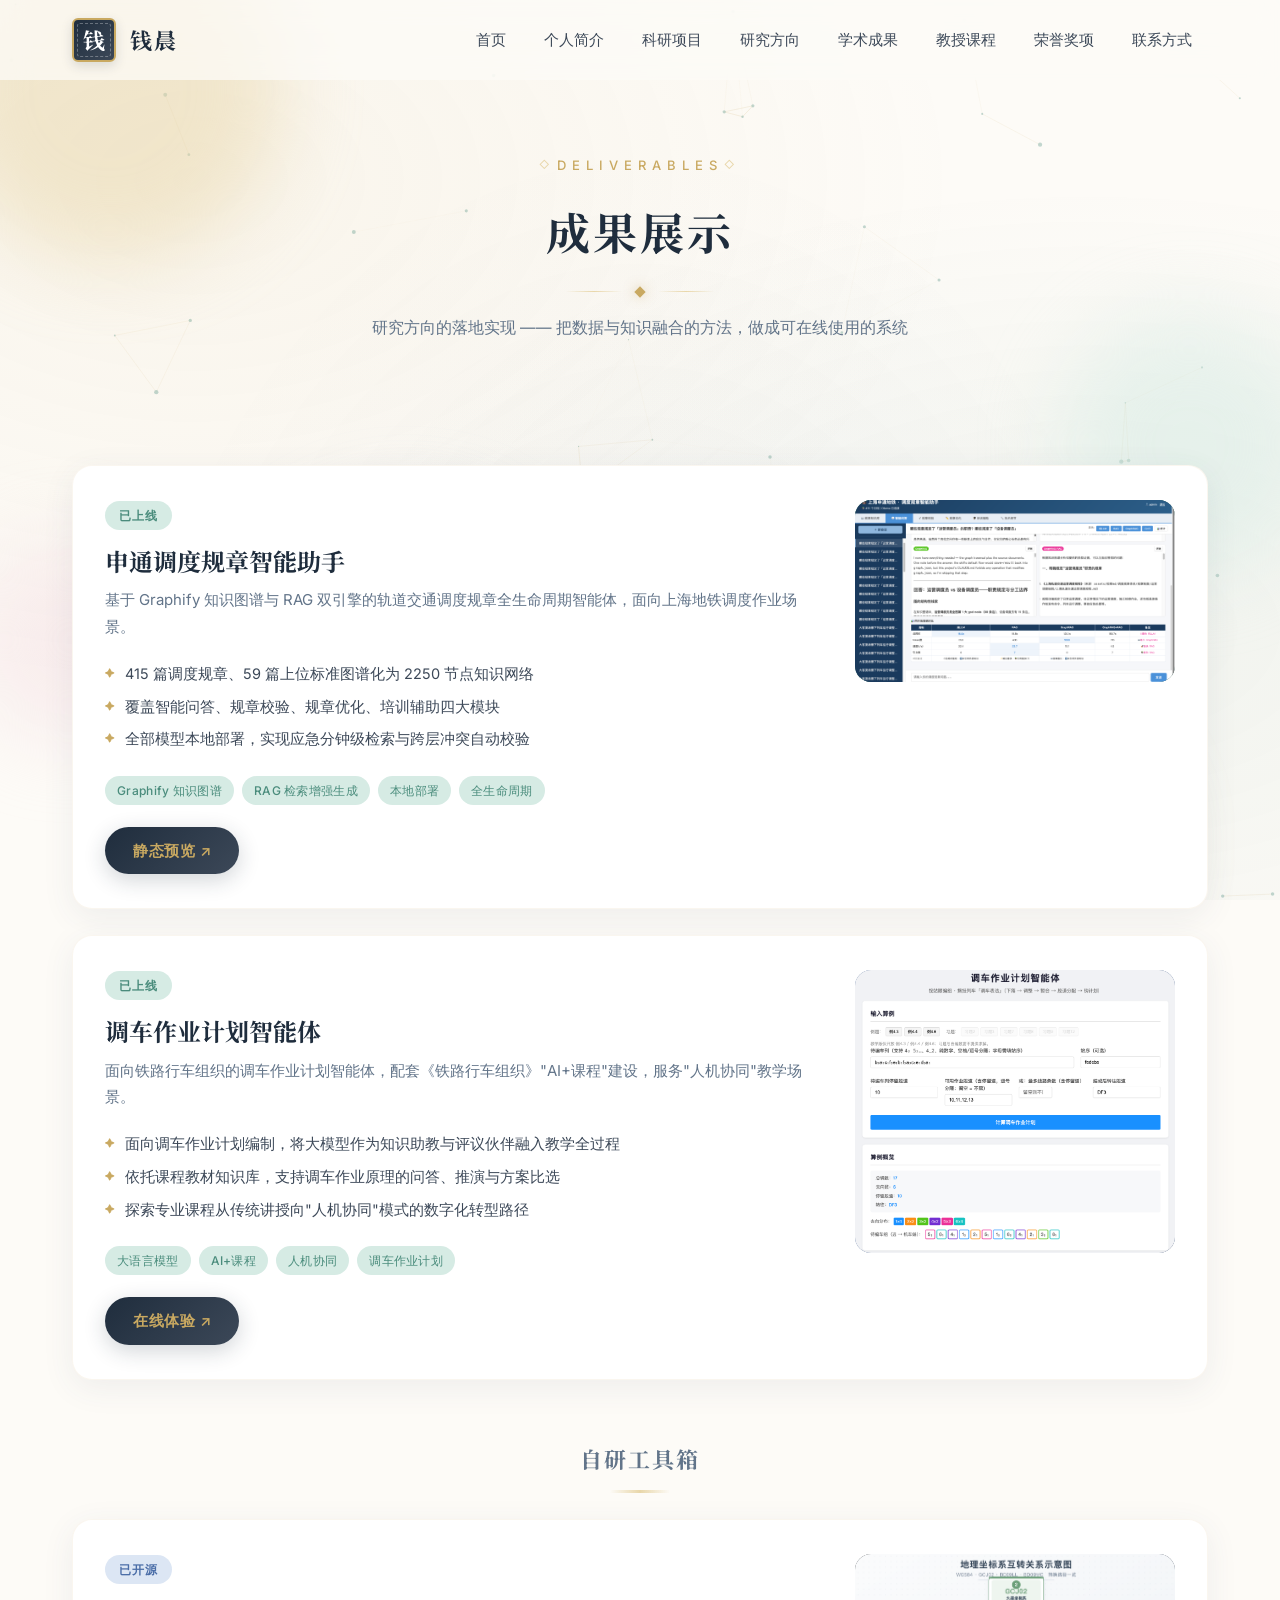
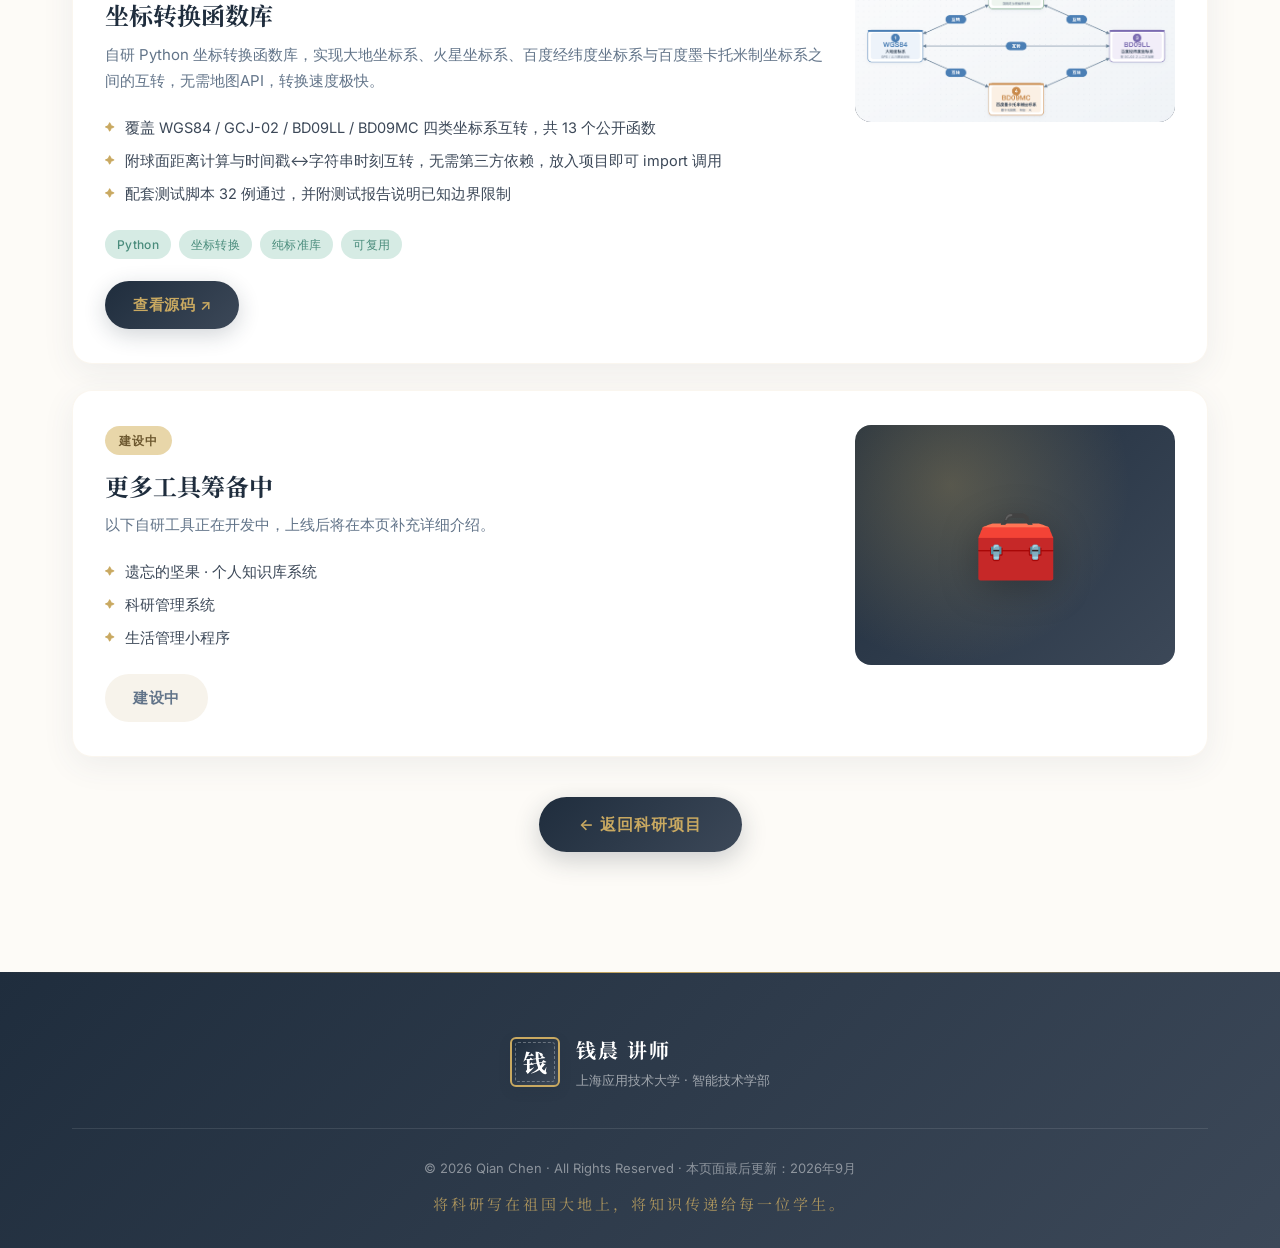
==== commit 436685b5: "Add self-built tools section and stop cropping work covers - Add a 自研工具箱 sub-section to works.html: " ====
--- a/works.html
+++ b/works.html
@@ -98,8 +98,17 @@
           </div>
           <div class="work-cover work-cover-jade">
             <!-- <span class="work-cover-fallback">🗂️</span> -->
-            <!-- 有截图后：取消下一行注释，并把 pic/works/dispatch.jpg 换成实际文件 -->
-            <img src="pic/works/调度规章智能助手.png" alt="申通调度规章智能助手界面" />
+            <a
+              class="work-cover-link"
+              href="pic/works/调度规章智能助手.png"
+              target="_blank"
+              rel="noopener"
+            >
+              <img
+                src="pic/works/调度规章智能助手.png"
+                alt="申通调度规章智能助手界面"
+              />
+            </a>
           </div>
         </article>
 
@@ -132,8 +141,83 @@
           </div>
           <div class="work-cover work-cover-azure">
             <!-- <span class="work-cover-fallback">🚃</span> -->
-            <!-- 有截图后：取消下一行注释，并把 pic/works/shunting.jpg 换成实际文件 -->
-            <img src="pic/works/调车作业计划智能体.png" alt="调车作业计划智能体界面" />
+            <a
+              class="work-cover-link"
+              href="pic/works/调车作业计划智能体.png"
+              target="_blank"
+              rel="noopener"
+            >
+              <img
+                src="pic/works/调车作业计划智能体.png"
+                alt="调车作业计划智能体界面"
+              />
+            </a>
+          </div>
+        </article>
+
+        <!-- 自研工具箱 -->
+        <h3 class="works-subtitle">自研工具箱</h3>
+
+        <article id="coordconv" class="work-card hover-card">
+          <div class="work-body">
+            <span class="work-status work-status-open">已开源</span>
+            <h3 class="work-title">坐标转换函数库</h3>
+            <p class="work-sub">
+              自研 Python 坐标转换函数库，实现大地坐标系、火星坐标系、百度经纬度坐标系与百度墨卡托米制坐标系之间的互转，无需地图API，转换速度极快。
+            </p>
+            <ul class="work-features">
+              <li>
+                覆盖 WGS84 / GCJ-02 / BD09LL / BD09MC 四类坐标系互转，共 13 个公开函数
+              </li>
+              <li>
+                附球面距离计算与时间戳↔字符串时刻互转，无需第三方依赖，放入项目即可 import 调用
+              </li>
+              <li>配套测试脚本 32 例通过，并附测试报告说明已知边界限制</li>
+            </ul>
+            <div class="work-tags">
+              <span>Python</span><span>坐标转换</span>
+              <span>纯标准库</span><span>可复用</span>
+            </div>
+            <div class="work-actions">
+              <a
+                class="work-cta"
+                href="https://github.com/dickwxyz/CoordinatesConverter"
+                target="_blank"
+                rel="noopener"
+                >查看源码 ↗</a
+              >
+            </div>
+          </div>
+          <div class="work-cover">
+            <a
+              class="work-cover-link"
+              href="pic/works/坐标互转示意图.png"
+              target="_blank"
+              rel="noopener"
+            >
+              <img src="pic/works/坐标互转示意图.png" alt="坐标互转示意图" />
+            </a>
+          </div>
+        </article>
+
+        <article id="more-tools" class="work-card hover-card">
+          <div class="work-body">
+            <span class="work-status work-status-building">建设中</span>
+            <h3 class="work-title">更多工具筹备中</h3>
+            <p class="work-sub">
+              以下自研工具正在开发中，上线后将在本页补充详细介绍。
+            </p>
+            <ul class="work-features">
+              <li>遗忘的坚果 · 个人知识库系统</li>
+              <li>科研管理系统</li>
+              <li>生活管理小程序</li>
+            </ul>
+            <div class="work-actions">
+              <span class="work-cta work-cta-disabled">建设中</span>
+            </div>
+          </div>
+          <div class="work-cover">
+            <span class="work-cover-fallback">🧰</span>
           </div>
         </article>
 
--- a/styles.css
+++ b/styles.css
@@ -1098,7 +1098,8 @@
   font-weight: 500;
 }
 
-.courses-subtitle {
+.courses-subtitle,
+.works-subtitle {
   font-family: var(--serif);
   font-size: 22px;
   font-weight: 700;
@@ -1107,7 +1108,8 @@
   letter-spacing: 2px;
   margin: 60px 0 26px;
 }
-.courses-subtitle::after {
+.courses-subtitle::after,
+.works-subtitle::after {
   content: '';
   display: block;
   width: 60px;
@@ -1697,6 +1699,7 @@
   margin-bottom: 14px;
 }
 .work-status-live { background: var(--jade-soft); color: var(--jade); }
+.work-status-open { background: var(--azure-soft); color: var(--azure); }
 .work-status-building { background: var(--gold-soft); color: #6e5930; }
 
 .work-title {
@@ -1784,14 +1787,11 @@
   pointer-events: none;
 }
 
-/* 封面块：设计款底衬 + 预留截图位（img 存在时铺满） */
+/* 封面块：有截图时按原图比例完整显示（绝不裁切），无截图时由 fallback 撑出 4:3 占位 */
 .work-cover {
   position: relative;
-  aspect-ratio: 4 / 3;
   border-radius: 16px;
   overflow: hidden;
-  display: grid;
-  place-items: center;
   background: var(--gradient-ink);
 }
 .work-cover-jade { background: linear-gradient(135deg, #4a8c7c 0%, #2c554b 100%); }
@@ -1803,15 +1803,41 @@
   background: radial-gradient(circle at 30% 25%, rgba(201, 169, 97, 0.3), transparent 62%);
   pointer-events: none;
 }
+/* 点击封面在新标签打开原图（列宽只有 320px，细节需看大图） */
+.work-cover-link {
+  display: block;
+  position: relative;
+  z-index: 1;
+  cursor: zoom-in;
+}
+.work-cover-link img { transition: transform 0.4s ease; }
+.work-cover-link:hover img { transform: scale(1.02); }
+.work-cover-link::after {
+  content: '查看原图 ↗';
+  position: absolute;
+  right: 10px;
+  bottom: 10px;
+  padding: 4px 12px;
+  font-size: 12px;
+  font-weight: 500;
+  border-radius: 100px;
+  background: rgba(31, 45, 61, 0.72);
+  color: var(--gold);
+  opacity: 0;
+  transition: opacity 0.3s;
+  pointer-events: none;
+}
+.work-cover-link:hover::after { opacity: 1; }
 .work-cover img {
-  position: relative;
-  z-index: 1;
+  display: block;
   width: 100%;
-  height: 100%;
-  object-fit: cover;
-  display: block;
+  height: auto;
 }
 .work-cover-fallback {
+  display: grid;
+  place-items: center;
+  width: 100%;
+  aspect-ratio: 4 / 3;
   position: relative;
   z-index: 1;
   font-size: 68px;
